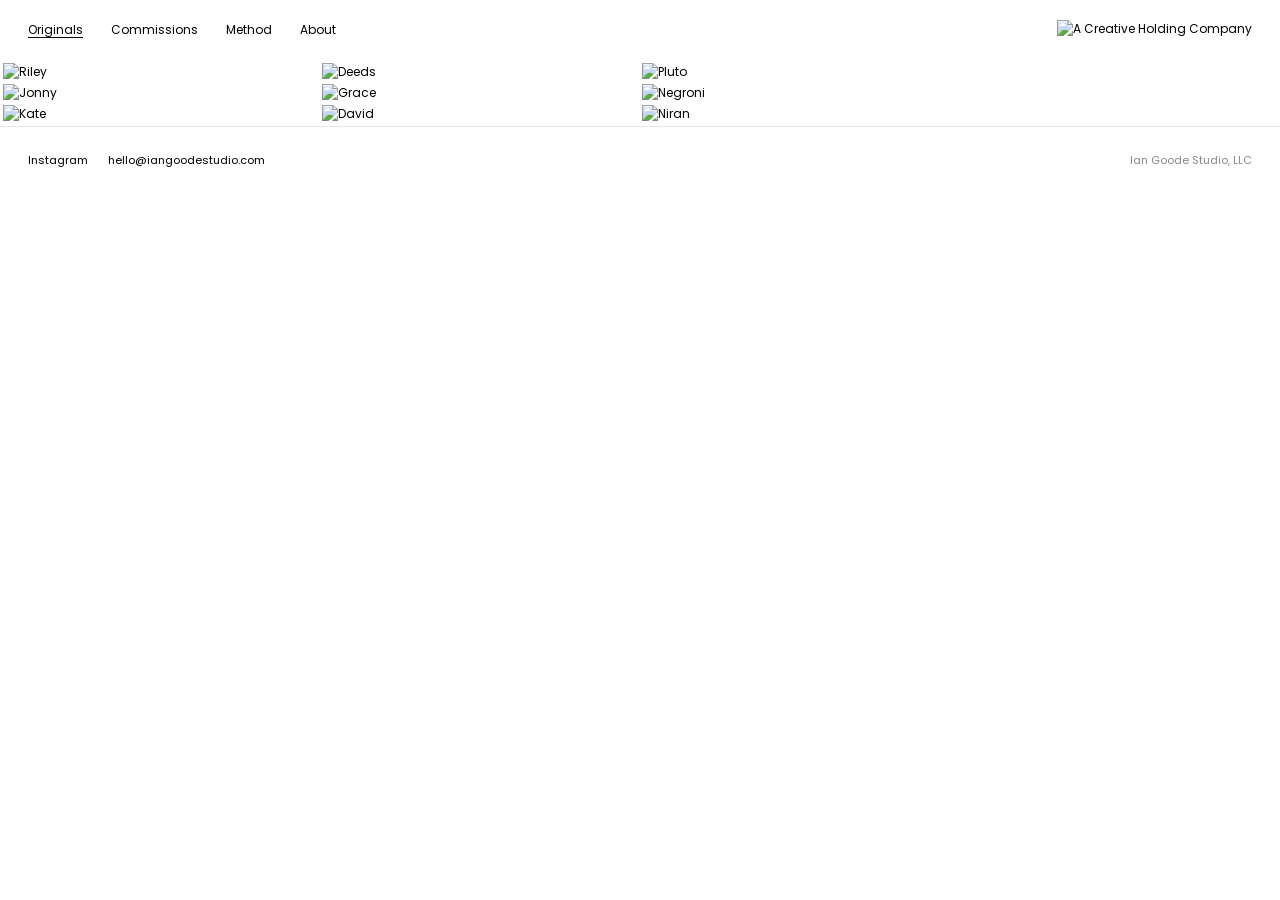
==== index.html @ 1467467f "Initial build of iangoodestudio.com 4-page static site (Originals, Commissions, Method, About) repla" ====
<!DOCTYPE html>
<html lang="en">
<head>
  <meta charset="UTF-8">
  <meta name="viewport" content="width=device-width, initial-scale=1.0">
  <title>Originals — A Creative Holding Company</title>
  <link rel="stylesheet" href="css/style.css">
</head>
<body>

<header>
  <nav>
    <ul class="nav-links">
      <li><a href="/" class="active">Originals</a></li>
      <li><a href="/commissions.html">Commissions</a></li>
      <li><a href="/method.html">Method</a></li>
      <li><a href="/about.html">About</a></li>
    </ul>
  </nav>
  <a href="/" class="logo">
    <img src="https://images.squarespace-cdn.com/content/v1/689cb3c40119380789cd9a25/99e03f5f-c879-45f0-a9c3-4f6d353eaef5/Artboard+2+copy+9%404x.png?format=1500w" alt="A Creative Holding Company">
  </a>
  <button class="mobile-menu-btn" aria-label="Open menu">
    <span></span><span></span><span></span>
  </button>
</header>

<nav class="mobile-nav">
  <button class="mobile-nav-close" aria-label="Close menu">&#215;</button>
  <a href="/">Originals</a>
  <a href="/commissions.html">Commissions</a>
  <a href="/method.html">Method</a>
  <a href="/about.html">About</a>
</nav>

<main class="gallery-page">
  <div class="gallery">
    <div class="gallery-item">
      <img src="https://images.squarespace-cdn.com/content/v1/689cb3c40119380789cd9a25/c6b404db-0268-4c44-9fd9-e1be75c21687/Riley_Final-grey-FORSITE.jpg" alt="Riley">
    </div>
    <div class="gallery-item">
      <img src="https://images.squarespace-cdn.com/content/v1/689cb3c40119380789cd9a25/ced93448-2c62-4ea4-874f-039d4d48a729/Jonny_Final2-grey-FORSITE.jpg" alt="Jonny">
    </div>
    <div class="gallery-item">
      <img src="https://images.squarespace-cdn.com/content/v1/689cb3c40119380789cd9a25/b6f6623e-599e-4575-beb0-1dec520164fc/Kate_Final2-grey-FORSITE.jpg" alt="Kate">
    </div>
    <div class="gallery-item">
      <img src="https://images.squarespace-cdn.com/content/v1/689cb3c40119380789cd9a25/d61192fb-7851-4bce-afd5-99339a41e627/Deeds_Final3-grey-FORSITE.jpg" alt="Deeds">
    </div>
    <div class="gallery-item">
      <img src="https://images.squarespace-cdn.com/content/v1/689cb3c40119380789cd9a25/12fd257d-d7ae-4fb9-b6d3-06a02f186aaf/Grace_Final2-grey-FORSITE.jpg" alt="Grace">
    </div>
    <div class="gallery-item">
      <img src="https://images.squarespace-cdn.com/content/v1/689cb3c40119380789cd9a25/45353de2-f378-4a77-b646-1de3721a1600/David_Final3-grey-FORSITE.jpg" alt="David">
    </div>
    <div class="gallery-item">
      <img src="https://images.squarespace-cdn.com/content/v1/689cb3c40119380789cd9a25/4a4853f1-b1a0-4b89-bcee-b41cdef75180/Pluto_Final2-SITE.jpg" alt="Pluto">
    </div>
    <div class="gallery-item">
      <img src="https://images.squarespace-cdn.com/content/v1/689cb3c40119380789cd9a25/afbdeb05-df16-4ce5-a0da-48ec891b660d/Negroni_Final-SITE.jpg" alt="Negroni">
    </div>
    <div class="gallery-item">
      <img src="https://images.squarespace-cdn.com/content/v1/689cb3c40119380789cd9a25/26ebb13b-5a0c-40e3-9448-5a536bbaf435/Niran_Final-grey-SITE.jpg" alt="Niran">
    </div>
    <div class="gallery-item">
      <img src="https://images.squarespace-cdn.com/content/v1/689cb3c40119380789cd9a25/9558cad5-35ff-43e9-829a-fd1dde32c490/Screenshot+2026-05-31+at+6.37.32%E2%80%AFPM.png" alt="">
    </div>
    <div class="gallery-item">
      <img src="https://images.squarespace-cdn.com/content/v1/689cb3c40119380789cd9a25/a5a0770d-8d1f-4d91-8236-26e74fcea9dd/Screenshot+2026-05-31+at+6.38.48%E2%80%AFPM.png" alt="">
    </div>
    <div class="gallery-item">
      <img src="https://images.squarespace-cdn.com/content/v1/689cb3c40119380789cd9a25/79111e60-68de-407b-aea8-ac23d6543218/Screenshot+2026-05-31+at+6.42.11%E2%80%AFPM.png" alt="">
    </div>
    <div class="gallery-item">
      <img src="https://images.squarespace-cdn.com/content/v1/689cb3c40119380789cd9a25/42761b18-37da-4e12-8206-99f15bed5a33/Screenshot+2026-05-31+at+6.37.50%E2%80%AFPM.png" alt="">
    </div>
    <div class="gallery-item">
      <img src="https://images.squarespace-cdn.com/content/v1/689cb3c40119380789cd9a25/3d8c1b3d-af4f-4e54-bcbe-fda72b4801b4/Screenshot+2026-05-31+at+6.38.06%E2%80%AFPM.png" alt="">
    </div>
    <div class="gallery-item">
      <img src="https://images.squarespace-cdn.com/content/v1/689cb3c40119380789cd9a25/414544e2-1a30-4fff-9f91-58c904a37000/Screenshot+2026-05-31+at+6.42.42%E2%80%AFPM.png" alt="">
    </div>
    <div class="gallery-item">
      <img src="https://images.squarespace-cdn.com/content/v1/689cb3c40119380789cd9a25/7488c64e-41a0-459b-82d3-0b4c78c04365/Screenshot+2026-05-31+at+6.43.10%E2%80%AFPM.png" alt="">
    </div>
    <div class="gallery-item">
      <img src="https://images.squarespace-cdn.com/content/v1/689cb3c40119380789cd9a25/3cff42b0-fd47-45cf-b620-3addf5ad706c/Screenshot+2026-05-31+at+6.45.32%E2%80%AFPM.png" alt="">
    </div>
    <div class="gallery-item">
      <img src="https://images.squarespace-cdn.com/content/v1/689cb3c40119380789cd9a25/258e46c7-4aed-4512-a261-fce5121f4e71/Screenshot+2026-05-31+at+6.46.17%E2%80%AFPM.png" alt="">
    </div>
  </div>
</main>

<div id="lightbox" class="lightbox">
  <button class="lightbox-close">&#215;</button>
  <button class="lightbox-prev">&#8592;</button>
  <div class="lightbox-img-wrap">
    <img src="" alt="">
  </div>
  <button class="lightbox-next">&#8594;</button>
</div>

<footer>
  <ul class="footer-links">
    <li><a href="https://www.instagram.com/iangoode/" target="_blank" rel="noopener">Instagram</a></li>
    <li><a href="mailto:hello@iangoodestudio.com">hello@iangoodestudio.com</a></li>
  </ul>
  <span class="footer-copy">Ian Goode Studio, LLC</span>
</footer>

<script src="js/main.js"></script>
</body>
</html>
---- css/style.css ----
@import url('https://fonts.googleapis.com/css2?family=Manrope:wght@400;500;600;700&family=Poppins:wght@300;400;600&display=swap');

*, *::before, *::after {
  box-sizing: border-box;
  margin: 0;
  padding: 0;
}

html {
  font-size: 12px;
}

body {
  font-family: 'Poppins', sans-serif;
  font-size: 12px;
  color: #000;
  background: #fff;
  -webkit-font-smoothing: antialiased;
}

a {
  color: inherit;
  text-decoration: none;
}

img {
  display: block;
  max-width: 100%;
}

/* ─── Header ─── */

header {
  position: fixed;
  top: 0;
  left: 0;
  width: 100%;
  z-index: 100;
  padding: 20px 28px;
  display: flex;
  align-items: center;
  justify-content: space-between;
  background: rgba(255, 255, 255, 0);
}

.nav-links {
  display: flex;
  align-items: center;
  gap: 28px;
  list-style: none;
}

.nav-links a {
  font-family: 'Poppins', sans-serif;
  font-size: 12px;
  font-weight: 400;
  color: #000;
  text-decoration: none;
  transition: opacity 0.15s;
}

.nav-links a:hover {
  opacity: 0.5;
}

.nav-links a.active {
  text-decoration: underline;
  text-underline-offset: 3px;
}

.logo img {
  height: 20px;
  width: auto;
}

.mobile-menu-btn {
  display: none;
  background: none;
  border: none;
  cursor: pointer;
  padding: 4px;
  flex-direction: column;
  gap: 5px;
}

.mobile-menu-btn span {
  display: block;
  width: 22px;
  height: 1px;
  background: #000;
  transition: transform 0.2s, opacity 0.2s;
}

.mobile-nav {
  display: none;
  position: fixed;
  inset: 0;
  background: #fff;
  z-index: 99;
  flex-direction: column;
  align-items: center;
  justify-content: center;
  gap: 32px;
}

.mobile-nav.open {
  display: flex;
}

.mobile-nav a {
  font-family: 'Poppins', sans-serif;
  font-size: 20px;
  font-weight: 400;
  color: #000;
}

.mobile-nav-close {
  position: absolute;
  top: 20px;
  right: 28px;
  background: none;
  border: none;
  font-size: 24px;
  cursor: pointer;
  line-height: 1;
}

/* ─── Gallery (Originals) ─── */

.gallery-page {
  padding-top: 60px;
}

.gallery {
  columns: 4;
  column-gap: 3px;
  padding: 3px;
}

.gallery-item {
  break-inside: avoid;
  margin-bottom: 3px;
  overflow: hidden;
  cursor: pointer;
}

.gallery-item img {
  width: 100%;
  display: block;
  transition: opacity 0.2s;
}

.gallery-item:hover img {
  opacity: 0.85;
}

/* ─── Lightbox ─── */

.lightbox {
  display: none;
  position: fixed;
  inset: 0;
  background: rgba(255, 255, 255, 0.97);
  z-index: 200;
  align-items: center;
  justify-content: center;
}

.lightbox.open {
  display: flex;
}

.lightbox-img-wrap {
  max-width: 85vw;
  max-height: 90vh;
  display: flex;
  align-items: center;
  justify-content: center;
}

.lightbox-img-wrap img {
  max-width: 85vw;
  max-height: 88vh;
  object-fit: contain;
}

.lightbox-close {
  position: absolute;
  top: 20px;
  right: 28px;
  background: none;
  border: none;
  font-size: 22px;
  cursor: pointer;
  color: #000;
  line-height: 1;
  font-family: 'Poppins', sans-serif;
  font-weight: 300;
}

.lightbox-prev,
.lightbox-next {
  position: absolute;
  top: 50%;
  transform: translateY(-50%);
  background: none;
  border: none;
  font-size: 22px;
  cursor: pointer;
  color: #000;
  padding: 12px;
  font-family: 'Poppins', sans-serif;
  font-weight: 300;
  opacity: 0.4;
  transition: opacity 0.15s;
}

.lightbox-prev:hover,
.lightbox-next:hover {
  opacity: 1;
}

.lightbox-prev { left: 12px; }
.lightbox-next { right: 12px; }

/* ─── Content pages ─── */

.content-page {
  padding-top: 100px;
  padding-bottom: 80px;
}

.content-inner {
  max-width: 680px;
  margin: 0 auto;
  padding: 0 32px;
}

.content-page h1 {
  font-family: 'Manrope', sans-serif;
  font-size: 28px;
  font-weight: 700;
  margin-bottom: 28px;
  letter-spacing: -0.02em;
}

.content-page h2 {
  font-family: 'Manrope', sans-serif;
  font-size: 15px;
  font-weight: 700;
  margin-top: 40px;
  margin-bottom: 14px;
  letter-spacing: -0.01em;
}

.content-page h3 {
  font-family: 'Poppins', sans-serif;
  font-size: 12px;
  font-weight: 600;
  margin-top: 28px;
  margin-bottom: 8px;
  text-transform: uppercase;
  letter-spacing: 0.06em;
}

.content-page p {
  font-size: 12px;
  line-height: 1.85;
  color: #000;
  margin-bottom: 16px;
}

.divider {
  border: none;
  border-top: 1px solid #e8e8e8;
  margin: 44px 0;
}

/* ─── Commissions ─── */

.commission-options {
  display: grid;
  grid-template-columns: 1fr 1fr;
  gap: 24px;
  margin: 24px 0 40px;
}

.commission-card {
  border: 1px solid #000;
  padding: 24px;
}

.commission-card h3 {
  font-family: 'Manrope', sans-serif;
  font-size: 13px;
  font-weight: 700;
  margin-bottom: 10px;
  text-transform: none;
  letter-spacing: 0;
}

.commission-card p {
  margin-bottom: 0;
}

.process-steps {
  list-style: none;
  margin: 0;
  padding: 0;
}

.process-step {
  display: grid;
  grid-template-columns: 28px 1fr;
  gap: 16px;
  margin-bottom: 28px;
  align-items: start;
}

.step-num {
  font-family: 'Manrope', sans-serif;
  font-weight: 700;
  font-size: 12px;
  padding-top: 1px;
}

.step-content h3 {
  font-family: 'Manrope', sans-serif;
  font-size: 12px;
  font-weight: 700;
  margin-bottom: 6px;
  text-transform: none;
  letter-spacing: 0;
}

.step-content p {
  margin-bottom: 0;
}

/* ─── Contact Form ─── */

.form-cta {
  margin-top: 48px;
}

.form-row {
  display: grid;
  grid-template-columns: 1fr 1fr;
  gap: 16px;
}

.form-group {
  margin-bottom: 16px;
}

.form-group label {
  display: block;
  font-size: 11px;
  font-weight: 400;
  margin-bottom: 6px;
  color: #555;
}

.form-group input,
.form-group textarea {
  width: 100%;
  border: none;
  border-bottom: 1px solid #000;
  padding: 8px 0;
  font-family: 'Poppins', sans-serif;
  font-size: 12px;
  color: #000;
  background: transparent;
  outline: none;
  transition: border-color 0.15s;
}

.form-group input:focus,
.form-group textarea:focus {
  border-bottom-color: #000;
}

.form-group textarea {
  height: 100px;
  resize: none;
}

.btn-submit {
  margin-top: 24px;
  background: none;
  border: 1px solid #000;
  padding: 10px 32px;
  font-family: 'Poppins', sans-serif;
  font-size: 12px;
  cursor: pointer;
  letter-spacing: 0.04em;
  transition: background 0.15s, color 0.15s;
}

.btn-submit:hover {
  background: #000;
  color: #fff;
}

/* ─── Method page ─── */

.method-intro {
  display: flex;
  gap: 48px;
  align-items: flex-start;
  margin-bottom: 48px;
}

.method-intro-text {
  flex: 1;
}

.method-pen-img {
  width: 80px;
  flex-shrink: 0;
  padding-top: 4px;
}

.process-pair {
  display: grid;
  grid-template-columns: 1fr 1fr;
  gap: 20px;
  margin: 24px 0 40px;
}

.process-pair-item {}

.process-pair-item img {
  width: 100%;
  margin-bottom: 10px;
}

.process-pair-item .caption {
  font-size: 11px;
  color: #555;
  line-height: 1.6;
}

.process-pair-item .label {
  font-family: 'Manrope', sans-serif;
  font-size: 12px;
  font-weight: 700;
  margin-bottom: 6px;
}

.detail-section {
  margin-bottom: 40px;
}

.detail-images {
  display: grid;
  grid-template-columns: 1fr 1fr;
  gap: 8px;
  margin: 12px 0;
}

.detail-images img {
  width: 100%;
}

/* ─── About page ─── */

.about-layout {
  display: grid;
  grid-template-columns: 1fr 280px;
  gap: 64px;
  align-items: start;
}

.about-photo {
  width: 100%;
}

.about-email {
  display: block;
  margin-top: 24px;
  font-size: 12px;
}

/* ─── Footer ─── */

footer {
  padding: 24px 28px;
  display: flex;
  align-items: center;
  justify-content: space-between;
  border-top: 1px solid #e8e8e8;
}

.footer-links {
  display: flex;
  gap: 20px;
  list-style: none;
}

.footer-links a {
  font-size: 11px;
  color: #000;
  transition: opacity 0.15s;
}

.footer-links a:hover {
  opacity: 0.5;
}

.footer-copy {
  font-size: 11px;
  color: #888;
}

/* ─── Responsive ─── */

@media (max-width: 900px) {
  .gallery {
    columns: 3;
  }
}

@media (max-width: 600px) {
  .about-layout {
    grid-template-columns: 1fr;
  }

  .about-photo {
    max-width: 260px;
  }
}

@media (max-width: 640px) {
  header {
    padding: 16px 20px;
  }

  .nav-links {
    display: none;
  }

  .logo img {
    height: 16px;
  }

  .mobile-menu-btn {
    display: flex;
  }

  .gallery {
    columns: 2;
    column-gap: 2px;
    padding: 2px;
  }

  .gallery-item {
    margin-bottom: 2px;
  }

  .content-inner {
    padding: 0 20px;
  }

  .content-page {
    padding-top: 72px;
  }

  .commission-options {
    grid-template-columns: 1fr;
  }

  .form-row {
    grid-template-columns: 1fr;
  }

  .process-pair {
    grid-template-columns: 1fr;
  }

  .method-intro {
    flex-direction: column;
  }

  .method-pen-img {
    width: 60px;
  }

  .detail-images {
    grid-template-columns: 1fr;
  }

  footer {
    flex-direction: column;
    gap: 12px;
    text-align: center;
    padding: 20px;
  }
}
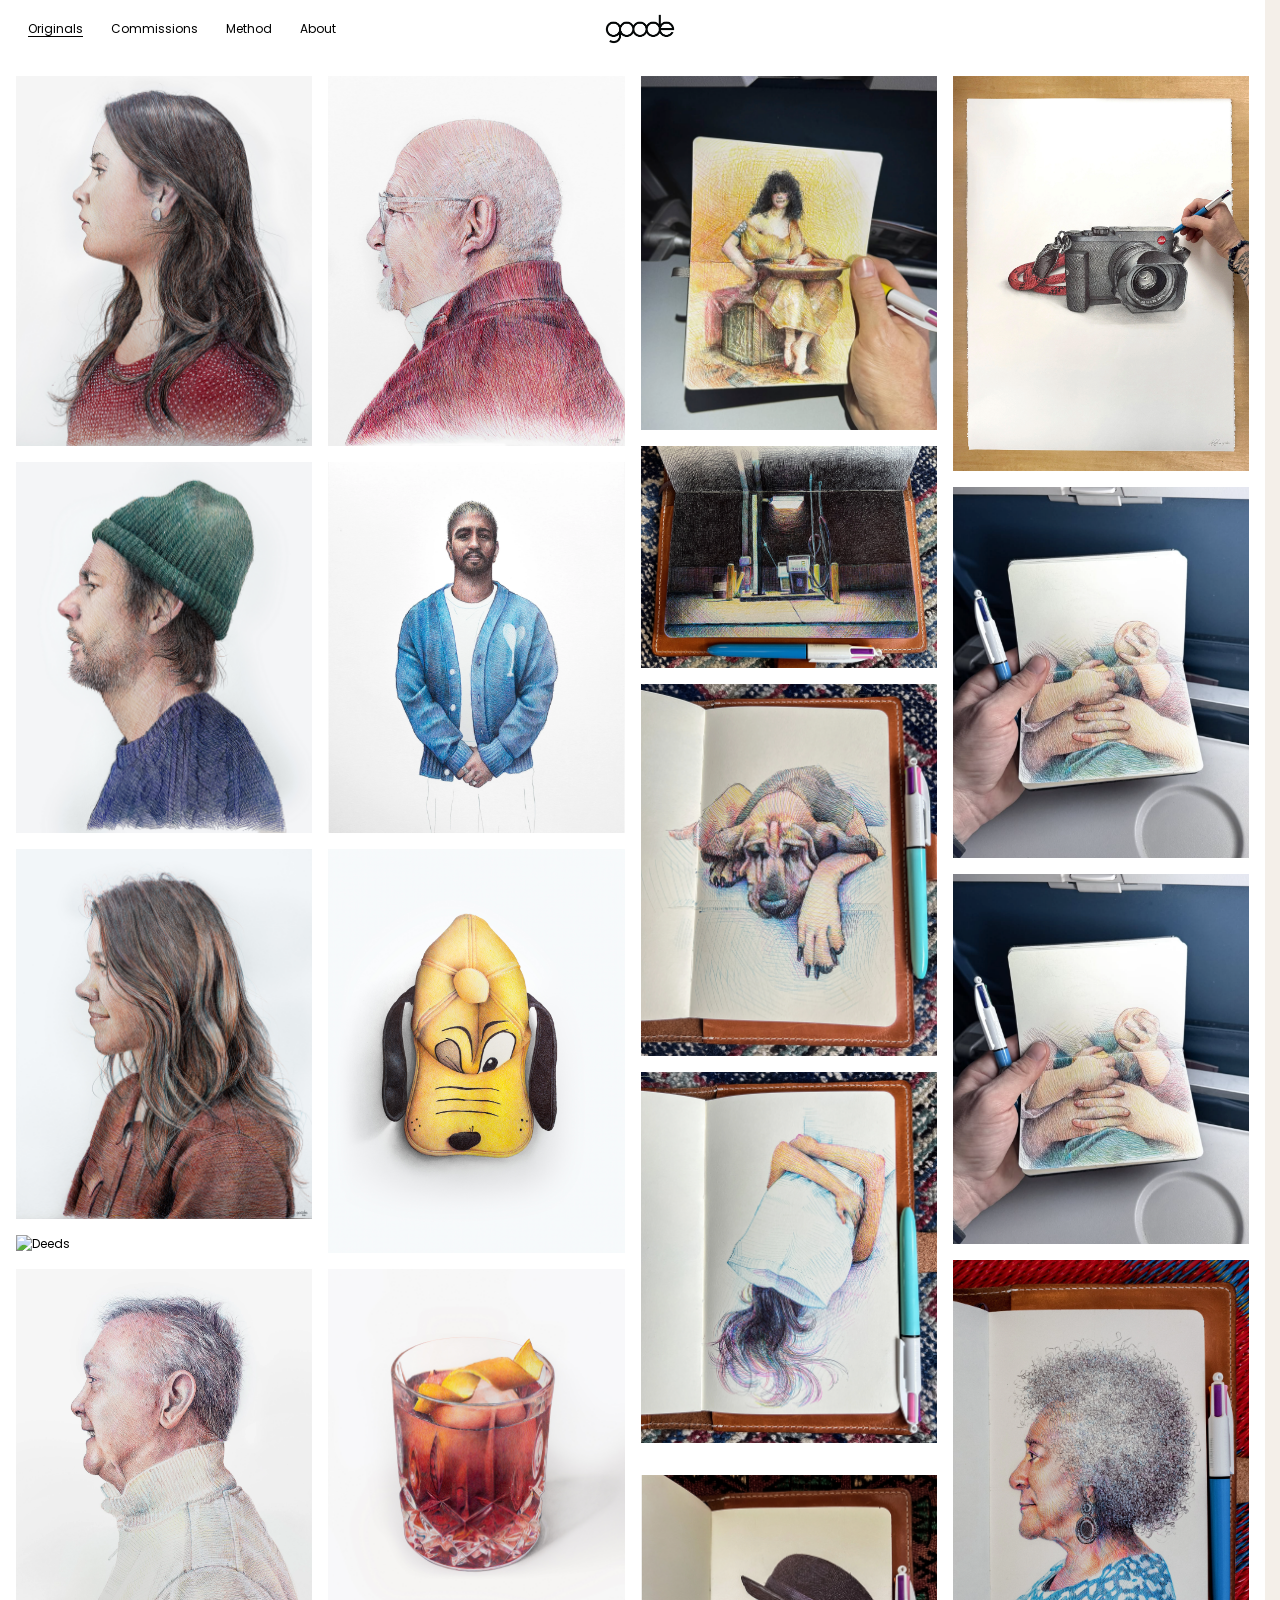
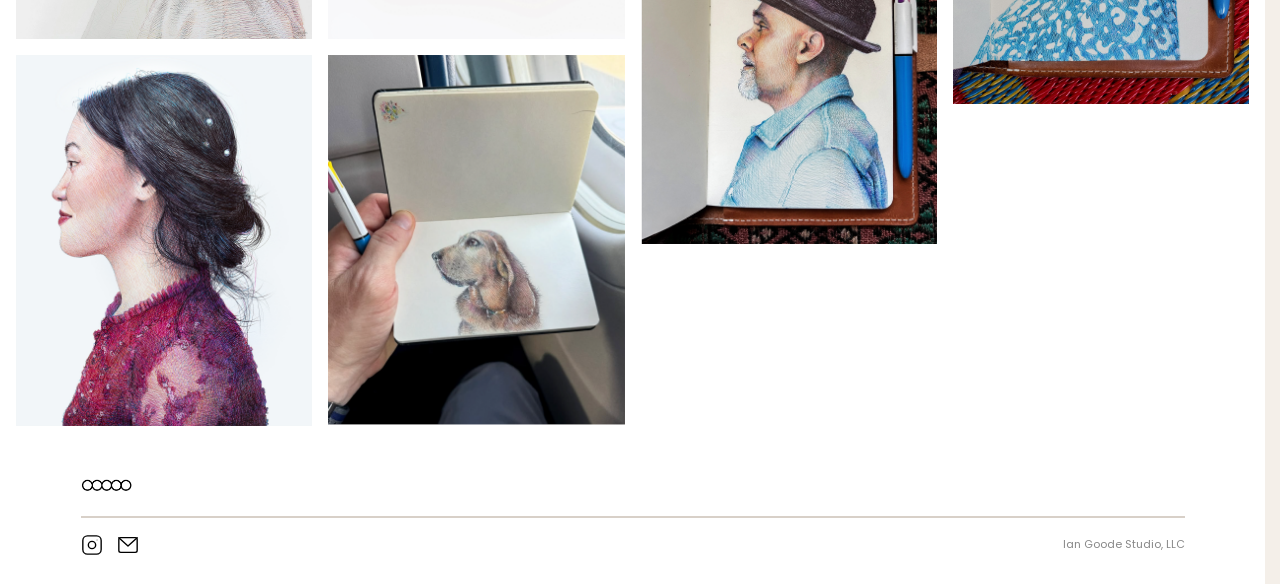
==== commit a259a85d: "Complete site rebuild: all pages self-hosted with local assets - Rebuilt commissions, method, about," ====
--- a/index.html
+++ b/index.html
@@ -4,6 +4,7 @@
   <meta charset="UTF-8">
   <meta name="viewport" content="width=device-width, initial-scale=1.0">
   <title>Originals — A Creative Holding Company</title>
+  <link rel="icon" href="/favicon.svg" type="image/svg+xml">
   <link rel="stylesheet" href="css/style.css">
 </head>
 <body>
@@ -18,7 +19,7 @@
     </ul>
   </nav>
   <a href="/" class="logo">
-    <img src="https://images.squarespace-cdn.com/content/v1/689cb3c40119380789cd9a25/99e03f5f-c879-45f0-a9c3-4f6d353eaef5/Artboard+2+copy+9%404x.png?format=1500w" alt="A Creative Holding Company">
+    <img src="images/graphics/iangoodestudio-logo.webp" alt="A Creative Holding Company">
   </a>
   <button class="mobile-menu-btn" aria-label="Open menu">
     <span></span><span></span><span></span>
@@ -36,58 +37,67 @@
 <main class="gallery-page">
   <div class="gallery">
     <div class="gallery-item">
-      <img src="https://images.squarespace-cdn.com/content/v1/689cb3c40119380789cd9a25/c6b404db-0268-4c44-9fd9-e1be75c21687/Riley_Final-grey-FORSITE.jpg" alt="Riley">
+      <img src="images/Gallery/Riley_Final-grey-FORSITE.jpg" alt="Riley">
     </div>
     <div class="gallery-item">
-      <img src="https://images.squarespace-cdn.com/content/v1/689cb3c40119380789cd9a25/ced93448-2c62-4ea4-874f-039d4d48a729/Jonny_Final2-grey-FORSITE.jpg" alt="Jonny">
+      <img src="images/Gallery/Jonny_Final2-FORSITE.jpg" alt="Jonny">
     </div>
     <div class="gallery-item">
-      <img src="https://images.squarespace-cdn.com/content/v1/689cb3c40119380789cd9a25/b6f6623e-599e-4575-beb0-1dec520164fc/Kate_Final2-grey-FORSITE.jpg" alt="Kate">
+      <img src="images/Gallery/Kate_Final2-FORSITE.jpg" alt="Kate">
     </div>
     <div class="gallery-item">
-      <img src="https://images.squarespace-cdn.com/content/v1/689cb3c40119380789cd9a25/d61192fb-7851-4bce-afd5-99339a41e627/Deeds_Final3-grey-FORSITE.jpg" alt="Deeds">
+      <img src="images/Gallery/Deeds_Final3-FORSITE.jpg" alt="Deeds">
     </div>
     <div class="gallery-item">
-      <img src="https://images.squarespace-cdn.com/content/v1/689cb3c40119380789cd9a25/12fd257d-d7ae-4fb9-b6d3-06a02f186aaf/Grace_Final2-grey-FORSITE.jpg" alt="Grace">
+      <img src="images/Gallery/Deeds_Final3-grey-FORSITE.webp" alt="Deeds">
     </div>
     <div class="gallery-item">
-      <img src="https://images.squarespace-cdn.com/content/v1/689cb3c40119380789cd9a25/45353de2-f378-4a77-b646-1de3721a1600/David_Final3-grey-FORSITE.jpg" alt="David">
+      <img src="images/Gallery/Grace_Final2-FORSITE.jpg" alt="Grace">
     </div>
     <div class="gallery-item">
-      <img src="https://images.squarespace-cdn.com/content/v1/689cb3c40119380789cd9a25/4a4853f1-b1a0-4b89-bcee-b41cdef75180/Pluto_Final2-SITE.jpg" alt="Pluto">
+      <img src="images/Gallery/David_Final3-grey-FORSITE.webp" alt="David">
     </div>
     <div class="gallery-item">
-      <img src="https://images.squarespace-cdn.com/content/v1/689cb3c40119380789cd9a25/afbdeb05-df16-4ce5-a0da-48ec891b660d/Negroni_Final-SITE.jpg" alt="Negroni">
+      <img src="images/Gallery/Niran_Final-grey-SITE.webp" alt="Niran">
     </div>
     <div class="gallery-item">
-      <img src="https://images.squarespace-cdn.com/content/v1/689cb3c40119380789cd9a25/26ebb13b-5a0c-40e3-9448-5a536bbaf435/Niran_Final-grey-SITE.jpg" alt="Niran">
+      <img src="images/Gallery/Pluto-FORPRINT_FULLSIZE-SITE.jpg" alt="Pluto">
     </div>
     <div class="gallery-item">
-      <img src="https://images.squarespace-cdn.com/content/v1/689cb3c40119380789cd9a25/9558cad5-35ff-43e9-829a-fd1dde32c490/Screenshot+2026-05-31+at+6.37.32%E2%80%AFPM.png" alt="">
+      <img src="images/Gallery/Negroni_Final-SITE.jpg" alt="Negroni">
     </div>
     <div class="gallery-item">
-      <img src="https://images.squarespace-cdn.com/content/v1/689cb3c40119380789cd9a25/a5a0770d-8d1f-4d91-8236-26e74fcea9dd/Screenshot+2026-05-31+at+6.38.48%E2%80%AFPM.png" alt="">
+      <img src="images/Gallery/FORSITE_001.png" alt="">
     </div>
     <div class="gallery-item">
-      <img src="https://images.squarespace-cdn.com/content/v1/689cb3c40119380789cd9a25/79111e60-68de-407b-aea8-ac23d6543218/Screenshot+2026-05-31+at+6.42.11%E2%80%AFPM.png" alt="">
+      <img src="images/Gallery/FORSITE_002.jpg" alt="">
     </div>
     <div class="gallery-item">
-      <img src="https://images.squarespace-cdn.com/content/v1/689cb3c40119380789cd9a25/42761b18-37da-4e12-8206-99f15bed5a33/Screenshot+2026-05-31+at+6.37.50%E2%80%AFPM.png" alt="">
+      <img src="images/Gallery/FORSITE_003.jpg" alt="">
     </div>
     <div class="gallery-item">
-      <img src="https://images.squarespace-cdn.com/content/v1/689cb3c40119380789cd9a25/3d8c1b3d-af4f-4e54-bcbe-fda72b4801b4/Screenshot+2026-05-31+at+6.38.06%E2%80%AFPM.png" alt="">
+      <img src="images/Gallery/FORSITE_004.jpg" alt="">
     </div>
     <div class="gallery-item">
-      <img src="https://images.squarespace-cdn.com/content/v1/689cb3c40119380789cd9a25/414544e2-1a30-4fff-9f91-58c904a37000/Screenshot+2026-05-31+at+6.42.42%E2%80%AFPM.png" alt="">
+      <img src="images/Gallery/FORSITE_005.jpg" alt="">
     </div>
     <div class="gallery-item">
-      <img src="https://images.squarespace-cdn.com/content/v1/689cb3c40119380789cd9a25/7488c64e-41a0-459b-82d3-0b4c78c04365/Screenshot+2026-05-31+at+6.43.10%E2%80%AFPM.png" alt="">
+      <img src="images/Gallery/FORSITE_006.jpg" alt="">
     </div>
     <div class="gallery-item">
-      <img src="https://images.squarespace-cdn.com/content/v1/689cb3c40119380789cd9a25/3cff42b0-fd47-45cf-b620-3addf5ad706c/Screenshot+2026-05-31+at+6.45.32%E2%80%AFPM.png" alt="">
+      <img src="images/Gallery/FORSITE_007.jpg" alt="">
     </div>
     <div class="gallery-item">
-      <img src="https://images.squarespace-cdn.com/content/v1/689cb3c40119380789cd9a25/258e46c7-4aed-4512-a261-fce5121f4e71/Screenshot+2026-05-31+at+6.46.17%E2%80%AFPM.png" alt="">
+      <img src="images/Gallery/FORSITE_008.jpg" alt="">
+    </div>
+    <div class="gallery-item">
+      <img src="images/Gallery/FORSITE_009.webp" alt="">
+    </div>
+    <div class="gallery-item">
+      <img src="images/Gallery/FORSITE_010.webp" alt="">
+    </div>
+    <div class="gallery-item">
+      <img src="images/Gallery/FORSITE_011.webp" alt="">
     </div>
   </div>
 </main>
@@ -102,11 +112,25 @@
 </div>
 
 <footer>
-  <ul class="footer-links">
-    <li><a href="https://www.instagram.com/iangoode/" target="_blank" rel="noopener">Instagram</a></li>
-    <li><a href="mailto:hello@iangoodestudio.com">hello@iangoodestudio.com</a></li>
-  </ul>
-  <span class="footer-copy">Ian Goode Studio, LLC</span>
+  <div class="content-inner">
+  <div class="footer-logo">
+    <a href="/">
+      <img src="images/graphics/footArtwork_logo.webp" alt="A Creative Holding Company">
+    </a>
+  </div>
+  <hr class="footer-divider">
+  <div class="footer-bottom">
+    <div class="footer-icons">
+      <a href="https://www.instagram.com/iangoode/" target="_blank" rel="noopener" aria-label="Instagram">
+        <svg viewBox="0 0 24 24" fill="none" stroke="currentColor" stroke-width="1.5" stroke-linecap="round" stroke-linejoin="round"><rect x="2" y="2" width="20" height="20" rx="5"/><circle cx="12" cy="12" r="4"/><circle cx="17.5" cy="6.5" r="0.5" fill="currentColor" stroke="none"/></svg>
+      </a>
+      <a href="mailto:hello@iangoodestudio.com" aria-label="Email">
+        <svg viewBox="0 0 24 24" fill="none" stroke="currentColor" stroke-width="1.5" stroke-linecap="round" stroke-linejoin="round"><rect x="2" y="4" width="20" height="16" rx="2"/><polyline points="2,4 12,13 22,4"/></svg>
+      </a>
+    </div>
+    <span class="footer-copy">Ian Goode Studio, LLC</span>
+  </div>
+  </div>
 </footer>
 
 <script src="js/main.js"></script>
--- a/css/style.css
+++ b/css/style.css
@@ -8,14 +8,22 @@
 
 html {
   font-size: 12px;
+  scrollbar-gutter: stable;
 }
 
 body {
   font-family: 'Poppins', sans-serif;
   font-size: 12px;
   color: #000;
-  background: #fff;
+  background: #f4efe9;
   -webkit-font-smoothing: antialiased;
+  min-height: 100vh;
+  display: flex;
+  flex-direction: column;
+}
+
+main {
+  flex: 1;
 }
 
 a {
@@ -40,7 +48,12 @@
   display: flex;
   align-items: center;
   justify-content: space-between;
-  background: rgba(255, 255, 255, 0);
+  background: rgba(244, 239, 233, 0);
+  transition: background 0.3s ease;
+}
+
+header.scrolled {
+  background: rgba(244, 239, 233, 0.97);
 }
 
 .nav-links {
@@ -68,8 +81,14 @@
   text-underline-offset: 3px;
 }
 
+.logo {
+  position: absolute;
+  left: 50%;
+  transform: translateX(-50%);
+}
+
 .logo img {
-  height: 20px;
+  height: 30px;
   width: auto;
 }
 
@@ -95,7 +114,7 @@
   display: none;
   position: fixed;
   inset: 0;
-  background: #fff;
+  background: #f4efe9;
   z-index: 99;
   flex-direction: column;
   align-items: center;
@@ -129,17 +148,18 @@
 
 .gallery-page {
   padding-top: 60px;
+  background: #fff;
 }
 
 .gallery {
   columns: 4;
-  column-gap: 3px;
-  padding: 3px;
+  column-gap: 16px;
+  padding: 16px;
 }
 
 .gallery-item {
   break-inside: avoid;
-  margin-bottom: 3px;
+  margin-bottom: 16px;
   overflow: hidden;
   cursor: pointer;
 }
@@ -160,7 +180,7 @@
   display: none;
   position: fixed;
   inset: 0;
-  background: rgba(255, 255, 255, 0.97);
+  background: rgba(244, 239, 233, 0.97);
   z-index: 200;
   align-items: center;
   justify-content: center;
@@ -231,26 +251,28 @@
 }
 
 .content-inner {
-  max-width: 680px;
+  max-width: 1200px;
   margin: 0 auto;
-  padding: 0 32px;
+  padding: 0 48px;
 }
 
 .content-page h1 {
-  font-family: 'Manrope', sans-serif;
-  font-size: 28px;
-  font-weight: 700;
-  margin-bottom: 28px;
-  letter-spacing: -0.02em;
+  font-family: 'Poppins', sans-serif;
+  font-size: 15px;
+  font-weight: 600;
+  margin-bottom: 20px;
+  letter-spacing: 0;
+  color: #000;
 }
 
 .content-page h2 {
-  font-family: 'Manrope', sans-serif;
+  font-family: 'Poppins', sans-serif;
   font-size: 15px;
-  font-weight: 700;
-  margin-top: 40px;
-  margin-bottom: 14px;
-  letter-spacing: -0.01em;
+  font-weight: 600;
+  margin-top: 48px;
+  margin-bottom: 20px;
+  letter-spacing: 0;
+  color: #000;
 }
 
 .content-page h3 {
@@ -272,75 +294,128 @@
 
 .divider {
   border: none;
+  border-top: 1px solid #d8d0c8;
+  margin: 20px 0 44px;
+}
+
+/* ─── Section bands ─── */
+
+.section-white {
+  background: #fff;
+  padding: 56px 0;
+}
+
+.section-white .content-inner > h2:first-child {
+  margin-top: 0;
+}
+
+.section-white--bordered {
   border-top: 1px solid #e8e8e8;
-  margin: 44px 0;
+}
+
+.section-cream {
+  background: #f4efe9;
+  padding: 56px 0;
+}
+
+.section-cream--bordered {
+  border-top: 1px solid #d8d0c8;
 }
 
 /* ─── Commissions ─── */
 
+.intro-split {
+  display: grid;
+  grid-template-columns: 1fr 1fr;
+  gap: 48px;
+  margin-bottom: 56px;
+}
+
+.intro-split p {
+  margin-bottom: 0;
+  line-height: 1.9;
+}
+
 .commission-options {
   display: grid;
   grid-template-columns: 1fr 1fr;
-  gap: 24px;
-  margin: 24px 0 40px;
-}
-
-.commission-card {
-  border: 1px solid #000;
-  padding: 24px;
+  gap: 40px;
+  margin-bottom: 56px;
 }
 
 .commission-card h3 {
-  font-family: 'Manrope', sans-serif;
-  font-size: 13px;
-  font-weight: 700;
+  font-family: 'Poppins', sans-serif;
+  font-size: 15px;
+  font-weight: 600;
   margin-bottom: 10px;
   text-transform: none;
   letter-spacing: 0;
+  margin-top: 0;
 }
 
 .commission-card p {
-  margin-bottom: 0;
+  font-size: 11px;
+  margin-bottom: 20px;
+  line-height: 1.9;
+  color: #444;
+}
+
+.commission-card img {
+  width: 100%;
+  display: block;
 }
 
 .process-steps {
   list-style: none;
   margin: 0;
   padding: 0;
-}
-
-.process-step {
-  display: grid;
-  grid-template-columns: 28px 1fr;
-  gap: 16px;
-  margin-bottom: 28px;
-  align-items: start;
-}
-
-.step-num {
-  font-family: 'Manrope', sans-serif;
-  font-weight: 700;
-  font-size: 12px;
-  padding-top: 1px;
-}
-
-.step-content h3 {
-  font-family: 'Manrope', sans-serif;
-  font-size: 12px;
-  font-weight: 700;
-  margin-bottom: 6px;
+  display: grid;
+  grid-template-columns: 1fr 1fr 1fr;
+  gap: 32px 40px;
+  margin-bottom: 56px;
+}
+
+.process-step h3 {
+  font-family: 'Poppins', sans-serif;
+  font-size: 15px;
+  font-weight: 600;
+  margin-bottom: 8px;
   text-transform: none;
   letter-spacing: 0;
-}
-
-.step-content p {
+  margin-top: 0;
+}
+
+.process-step p {
+  font-size: 11px;
   margin-bottom: 0;
+  line-height: 1.9;
+  color: #444;
 }
 
 /* ─── Contact Form ─── */
 
 .form-cta {
-  margin-top: 48px;
+  margin-top: 0;
+}
+
+.form-cta-split {
+  display: grid;
+  grid-template-columns: 1fr 1fr;
+  gap: 64px;
+  align-items: start;
+}
+
+.form-cta-text h2 {
+  font-size: 22px;
+  font-weight: 400;
+  margin-top: 0;
+  margin-bottom: 16px;
+  line-height: 1.3;
+}
+
+.form-cta-text p {
+  line-height: 1.85;
+  margin-bottom: 12px;
 }
 
 .form-row {
@@ -405,25 +480,28 @@
 /* ─── Method page ─── */
 
 .method-intro {
-  display: flex;
+  display: grid;
+  grid-template-columns: 1fr 1.5fr;
   gap: 48px;
-  align-items: flex-start;
-  margin-bottom: 48px;
-}
-
-.method-intro-text {
-  flex: 1;
-}
-
-.method-pen-img {
-  width: 80px;
-  flex-shrink: 0;
-  padding-top: 4px;
+  align-items: start;
+  margin-bottom: 56px;
+}
+
+.method-intro-text p {
+  font-size: 12px;
+  line-height: 1.9;
+  margin-bottom: 16px;
+  color: #000;
+}
+
+.method-pen-img img {
+  width: 60%;
+  max-width: 220px;
 }
 
 .process-pair {
   display: grid;
-  grid-template-columns: 1fr 1fr;
+  grid-template-columns: 2fr 3fr;
   gap: 20px;
   margin: 24px 0 40px;
 }
@@ -432,6 +510,10 @@
 
 .process-pair-item img {
   width: 100%;
+  height: 800px;
+  object-fit: cover;
+  object-position: center top;
+  display: block;
   margin-bottom: 10px;
 }
 
@@ -439,17 +521,58 @@
   font-size: 11px;
   color: #555;
   line-height: 1.6;
+  margin-bottom: 10px;
 }
 
 .process-pair-item .label {
   font-family: 'Manrope', sans-serif;
-  font-size: 12px;
+  font-size: 15px;
   font-weight: 700;
   margin-bottom: 6px;
 }
 
 .detail-section {
-  margin-bottom: 40px;
+  margin-bottom: 56px;
+}
+
+.detail-split {
+  display: grid;
+  grid-template-columns: 1fr 2.5fr;
+  gap: 20px;
+  margin-bottom: 56px;
+}
+
+.detail-split-left {
+  display: flex;
+  flex-direction: column;
+}
+
+.detail-split-left img {
+  width: 100%;
+  height: auto;
+  display: block;
+  margin-bottom: 16px;
+}
+
+.detail-split-right {
+  min-height: 100%;
+}
+
+.detail-split-right img {
+  width: 100%;
+  height: 100%;
+  object-fit: cover;
+  object-position: center top;
+  display: block;
+}
+
+.detail-label {
+  font-size: 11px;
+  font-weight: 600;
+  text-transform: uppercase;
+  letter-spacing: 0.08em;
+  margin-top: 0;
+  margin-bottom: 8px;
 }
 
 .detail-images {
@@ -465,47 +588,101 @@
 
 /* ─── About page ─── */
 
+.about-page {
+  padding-top: 140px;
+}
+
 .about-layout {
   display: grid;
-  grid-template-columns: 1fr 280px;
-  gap: 64px;
-  align-items: start;
+  grid-template-columns: 1.2fr 1fr;
+  gap: 80px;
+  align-items: center;
 }
 
 .about-photo {
   width: 100%;
+  height: auto;
+  display: block;
+  border-radius: 0 0 0 24px;
+}
+
+.about-text-col .about-h1 {
+  font-family: 'Poppins', sans-serif;
+  font-size: 52px;
+  font-weight: 300;
+  line-height: 1.1;
+  margin-bottom: 20px;
+  color: #000;
+}
+
+.about-divider {
+  width: 120px;
+  border: none;
+  border-top: 1px solid #d8d0c8;
+  margin: 0 0 28px;
+}
+
+.about-text-col p {
+  font-size: 14px;
+  line-height: 1.85;
+  color: #000;
+  margin-bottom: 16px;
 }
 
 .about-email {
-  display: block;
-  margin-top: 24px;
-  font-size: 12px;
+  display: inline-block;
+  margin-top: 8px;
+  font-size: 14px;
+  color: #000;
+  text-decoration: underline;
+  text-underline-offset: 3px;
 }
 
 /* ─── Footer ─── */
 
 footer {
-  padding: 24px 28px;
+  background: #fff;
+  padding: 32px 0 28px;
+}
+
+.footer-logo img {
+  height: 22px;
+  width: auto;
+  margin-bottom: 20px;
+}
+
+.footer-divider {
+  border: none;
+  border-top: 2px solid #d8d0c8;
+  margin-bottom: 16px;
+}
+
+.footer-bottom {
   display: flex;
   align-items: center;
   justify-content: space-between;
-  border-top: 1px solid #e8e8e8;
-}
-
-.footer-links {
-  display: flex;
-  gap: 20px;
-  list-style: none;
-}
-
-.footer-links a {
-  font-size: 11px;
+}
+
+.footer-icons {
+  display: flex;
+  gap: 14px;
+  align-items: center;
+}
+
+.footer-icons a {
+  display: flex;
+  align-items: center;
   color: #000;
   transition: opacity 0.15s;
 }
 
-.footer-links a:hover {
+.footer-icons a:hover {
   opacity: 0.5;
+}
+
+.footer-icons svg {
+  width: 22px;
+  height: 22px;
 }
 
 .footer-copy {
@@ -550,12 +727,12 @@
 
   .gallery {
     columns: 2;
-    column-gap: 2px;
-    padding: 2px;
+    column-gap: 10px;
+    padding: 10px;
   }
 
   .gallery-item {
-    margin-bottom: 2px;
+    margin-bottom: 10px;
   }
 
   .content-inner {
@@ -566,10 +743,27 @@
     padding-top: 72px;
   }
 
+  .intro-split {
+    grid-template-columns: 1fr;
+  }
+
+  .intro-split > div:first-child {
+    display: none;
+  }
+
   .commission-options {
     grid-template-columns: 1fr;
   }
 
+  .process-steps {
+    grid-template-columns: 1fr;
+  }
+
+  .form-cta-split {
+    grid-template-columns: 1fr;
+    gap: 40px;
+  }
+
   .form-row {
     grid-template-columns: 1fr;
   }
@@ -591,9 +785,6 @@
   }
 
   footer {
-    flex-direction: column;
-    gap: 12px;
-    text-align: center;
-    padding: 20px;
-  }
-}
+    padding: 24px 20px 20px;
+  }
+}
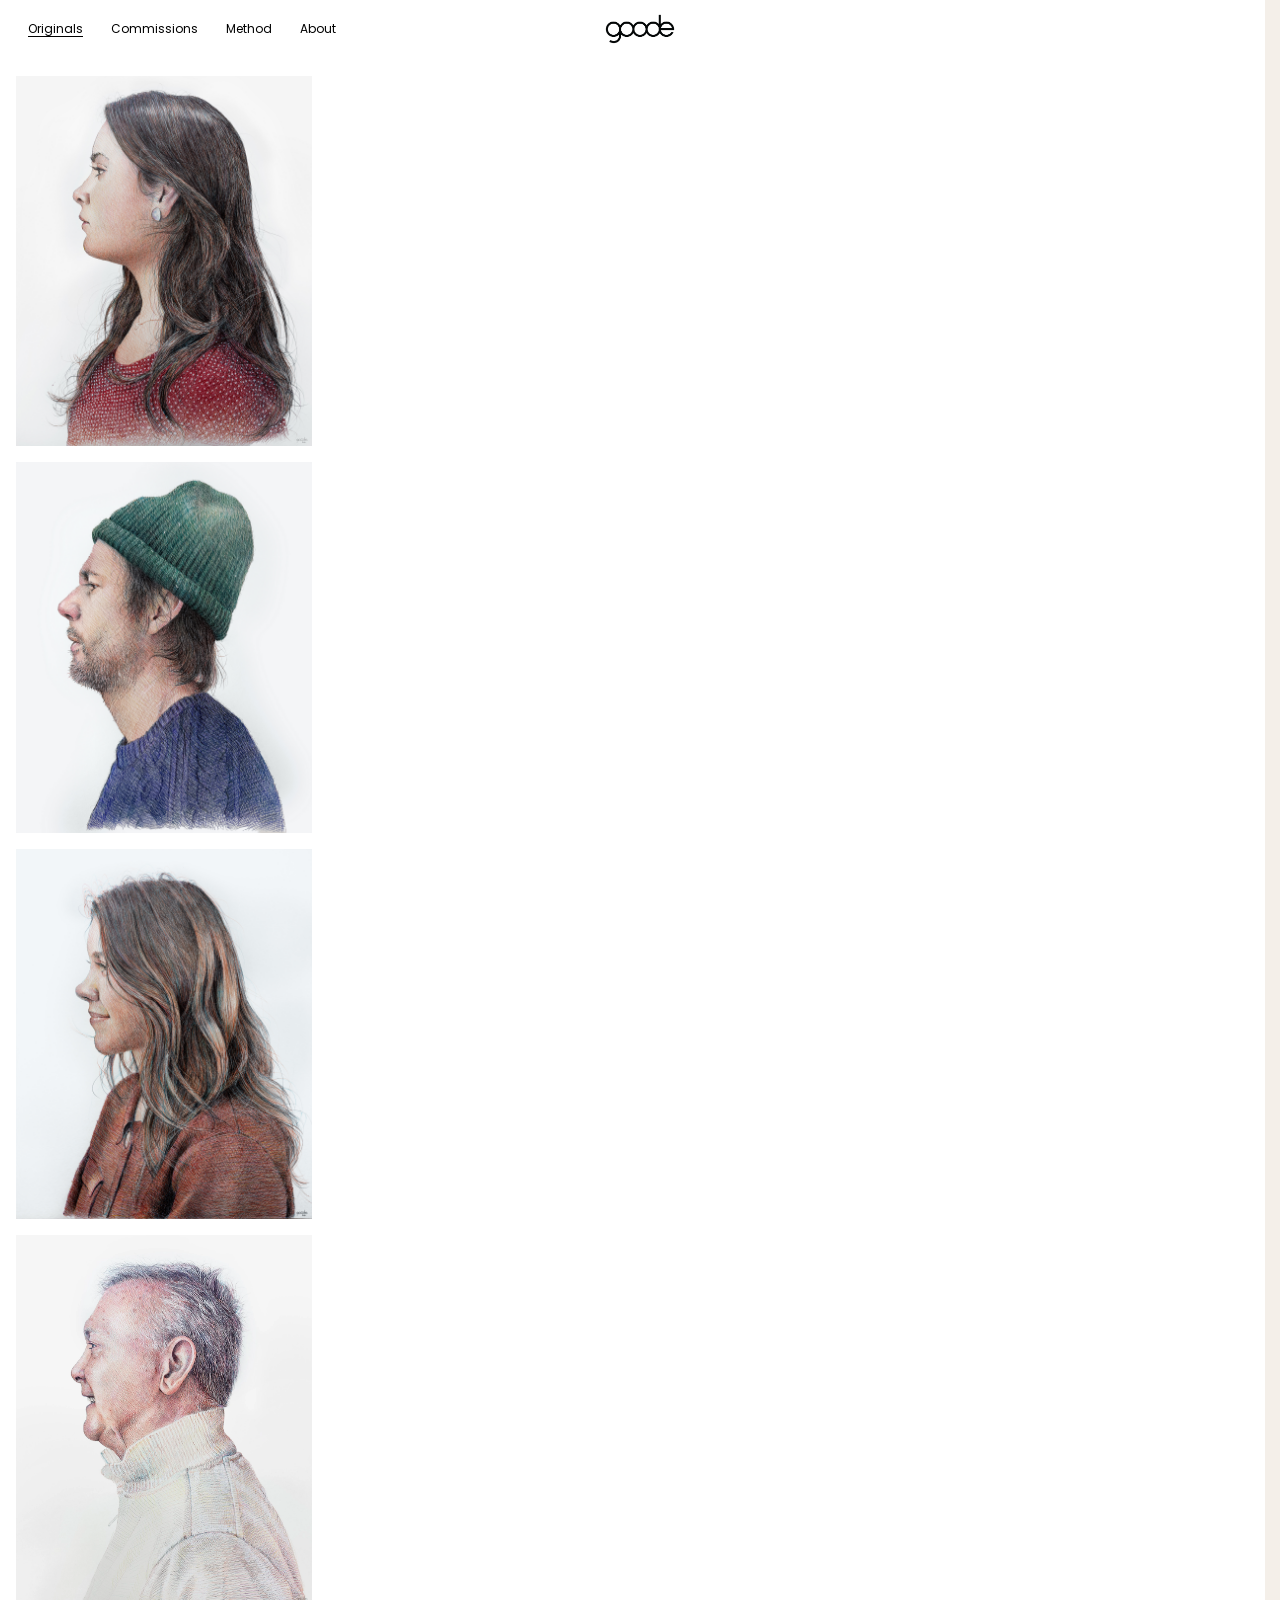
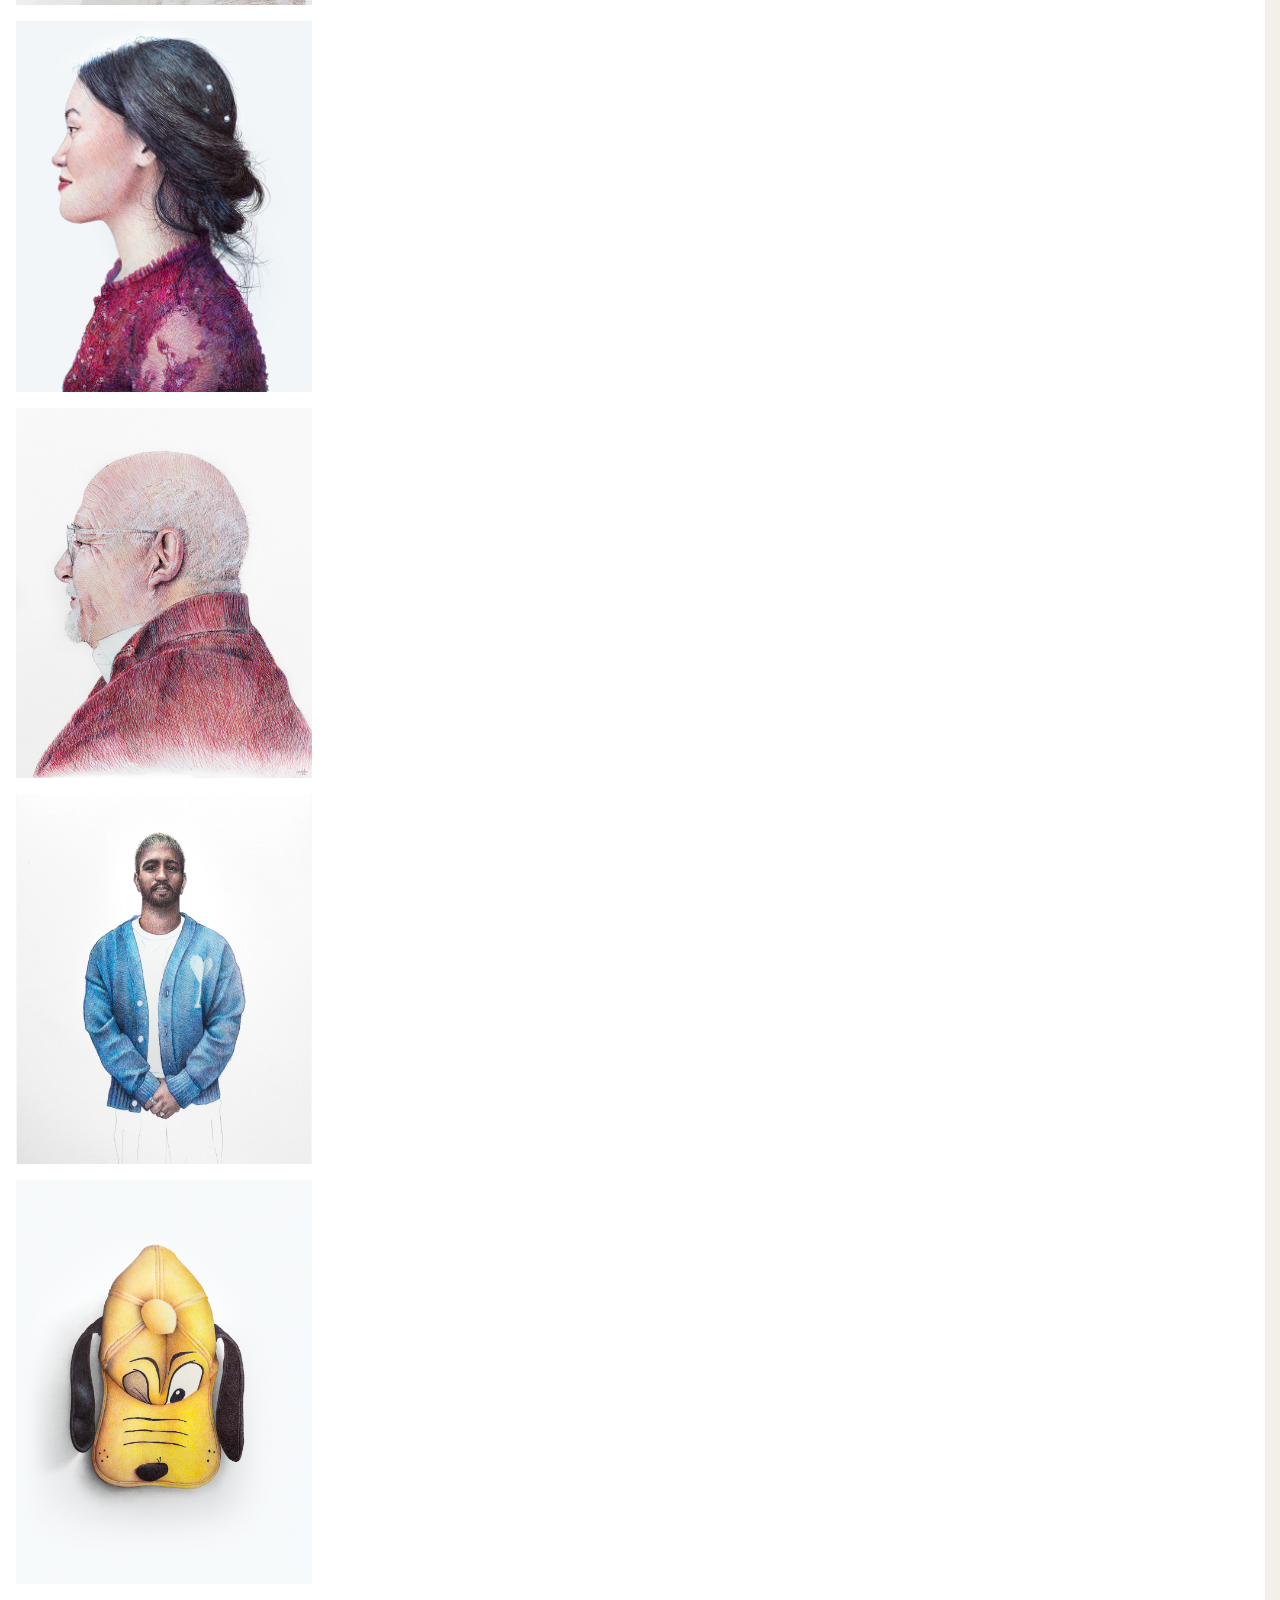
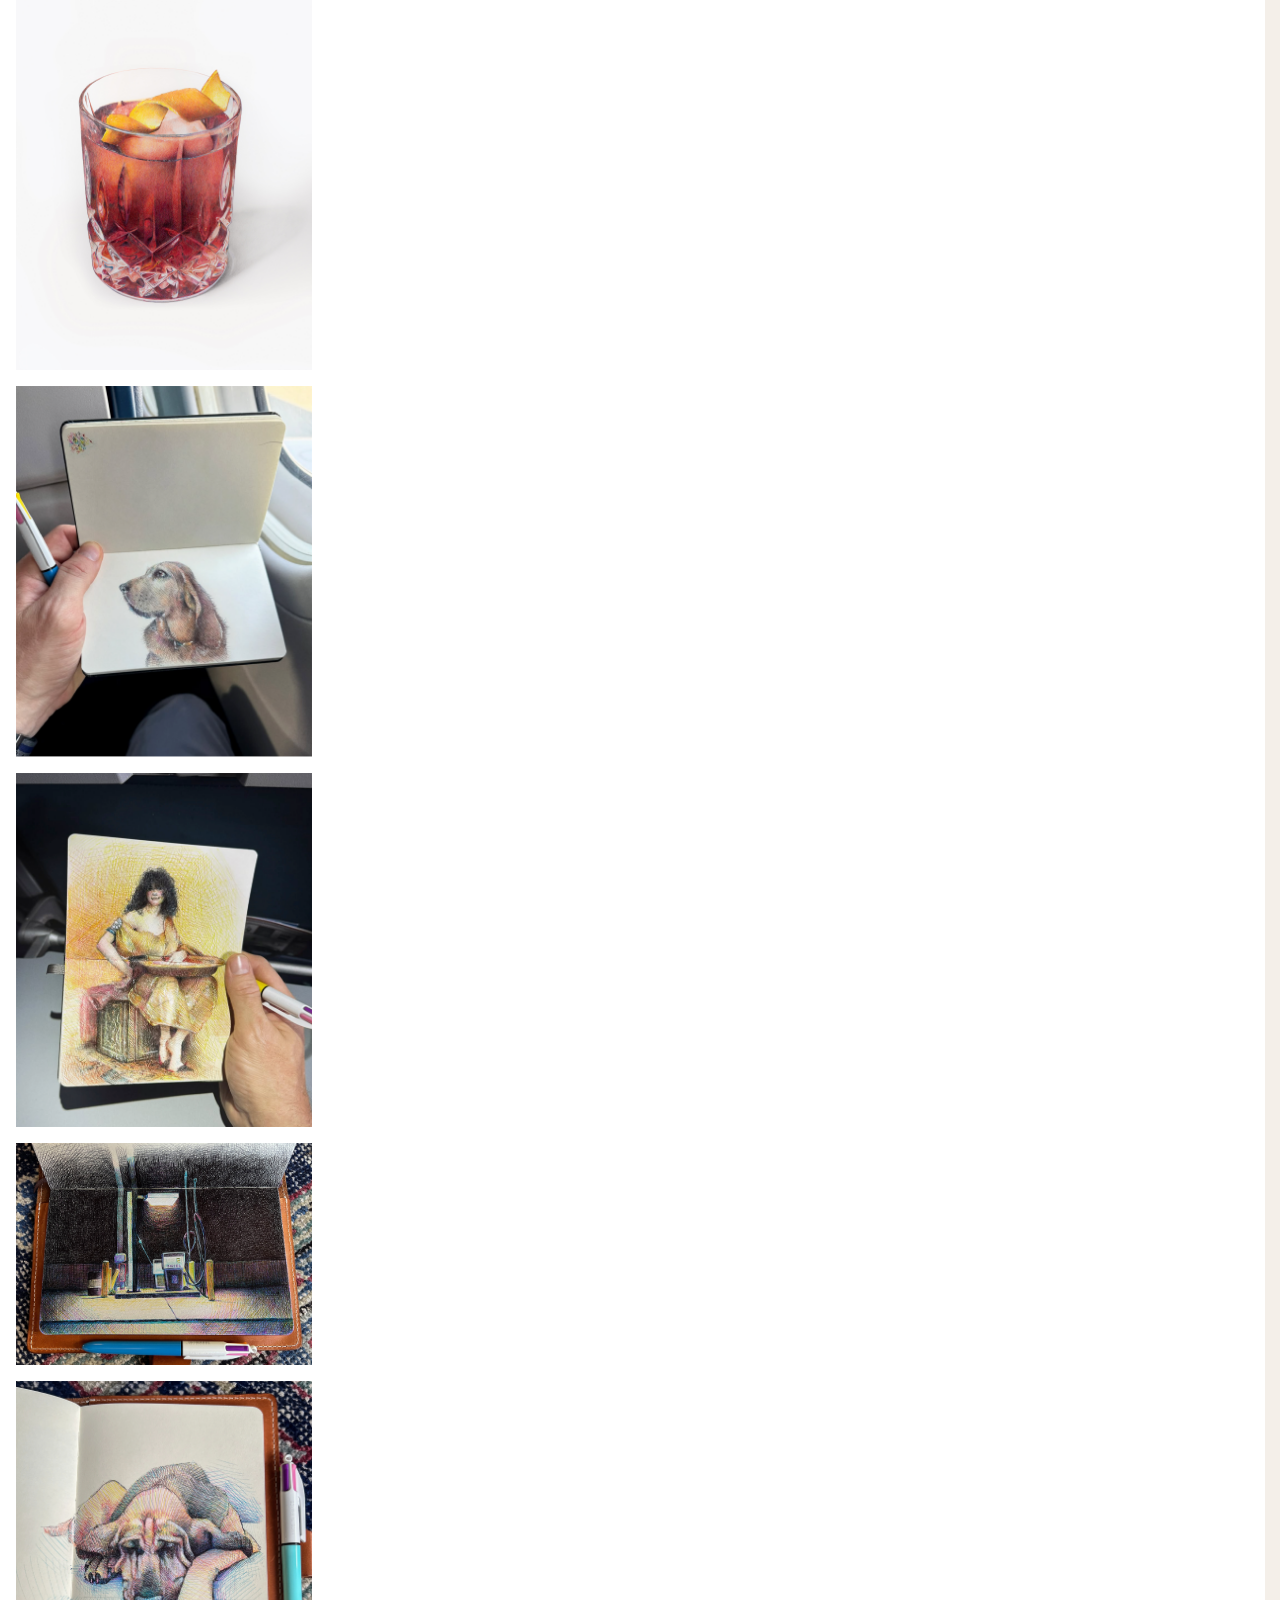
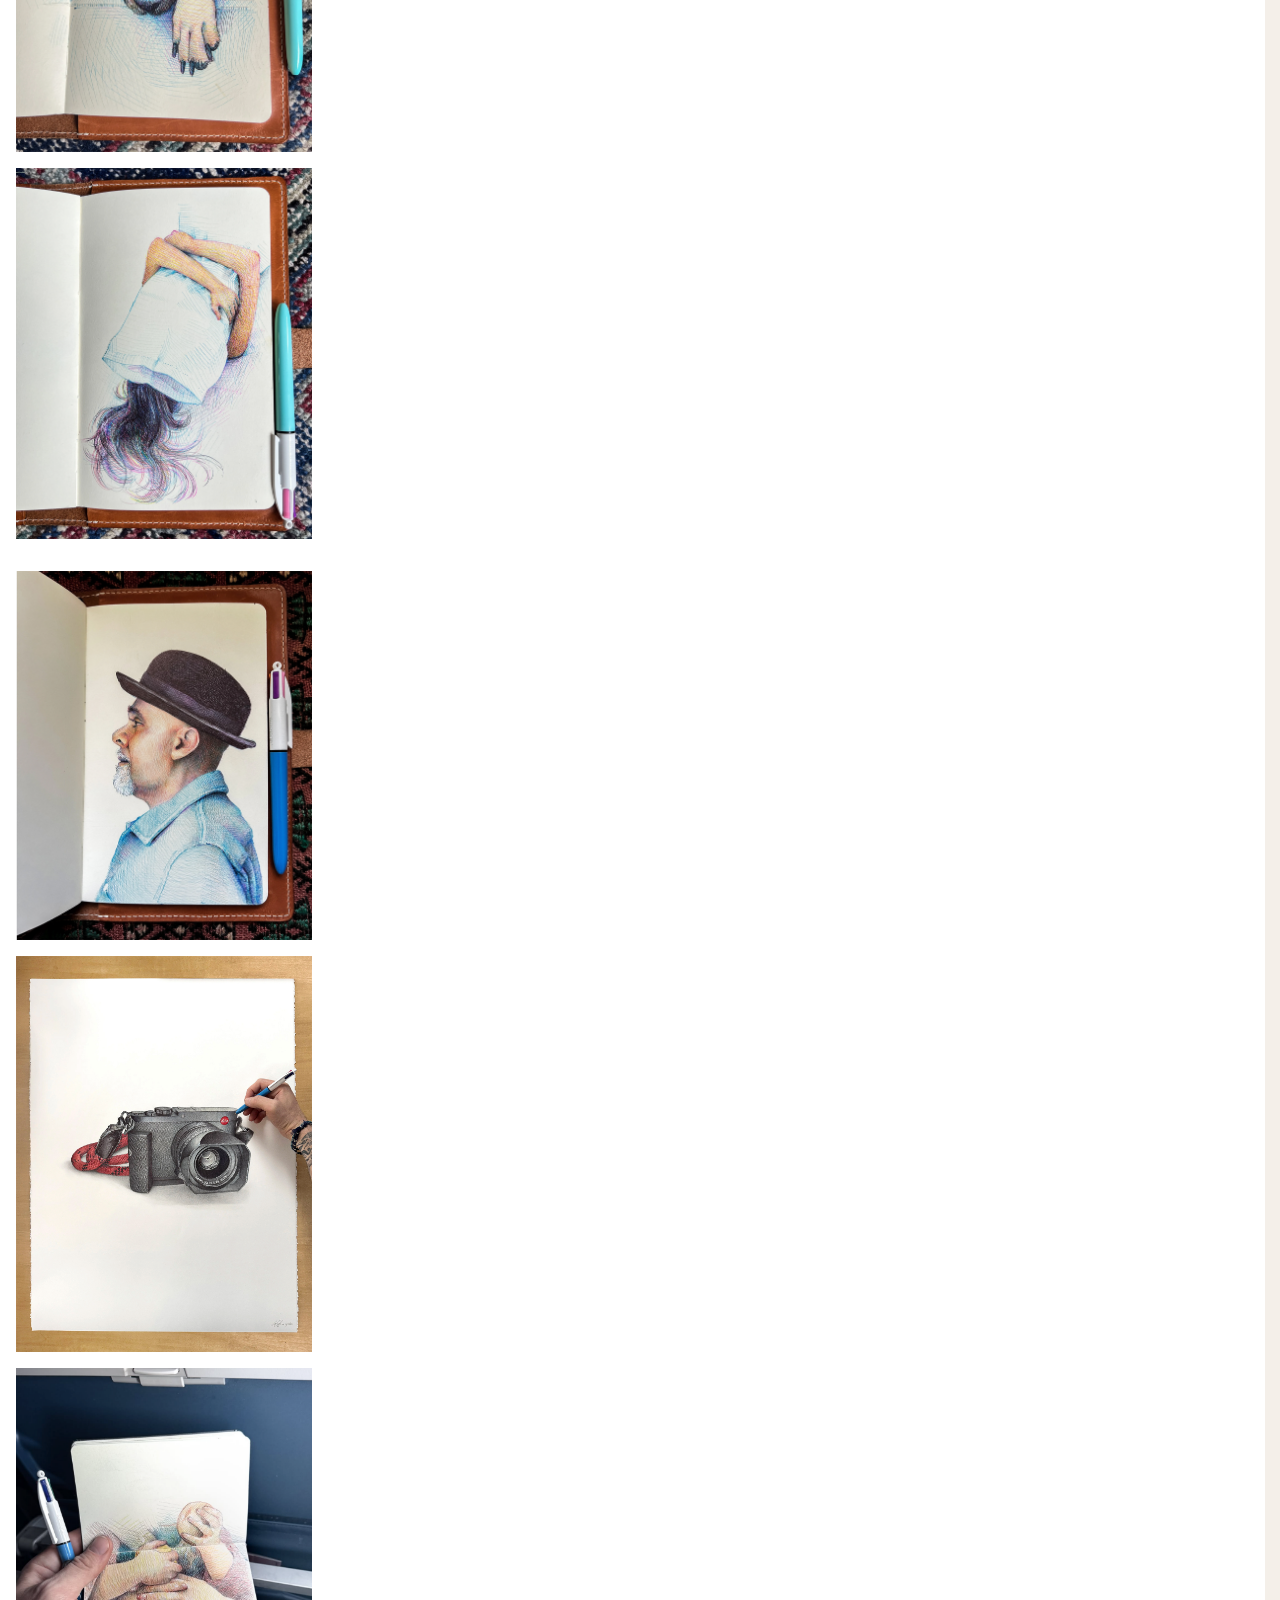
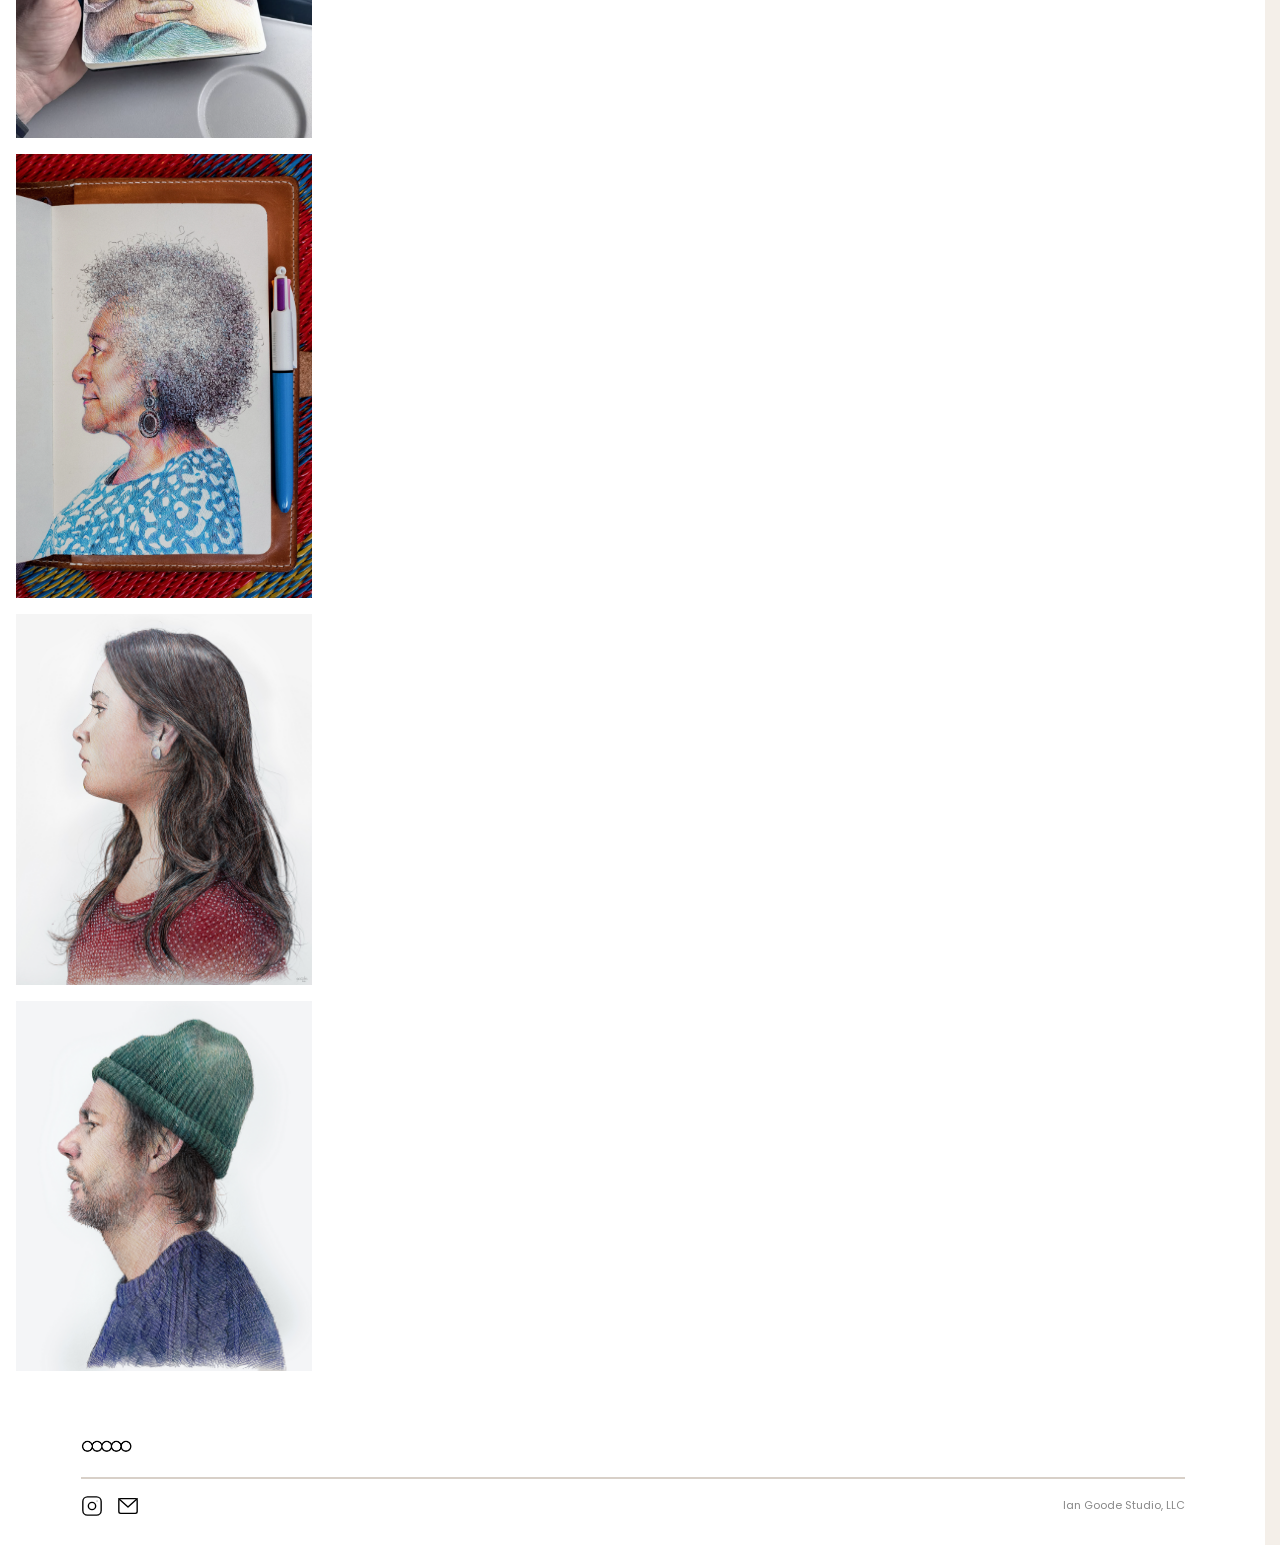
==== commit d30b1388: "Add Masonry.js for left-to-right gallery ordering Co-Authored-By: Claude Sonnet 4.6 <noreply@anthrop" ====
--- a/index.html
+++ b/index.html
@@ -36,6 +36,7 @@
 
 <main class="gallery-page">
   <div class="gallery">
+    <div class="gallery-sizer"></div>
     <div class="gallery-item">
       <img src="images/Gallery/Riley_Final-grey-FORSITE.jpg" alt="Riley">
     </div>
@@ -44,9 +45,6 @@
     </div>
     <div class="gallery-item">
       <img src="images/Gallery/Kate_Final2-FORSITE.jpg" alt="Kate">
-    </div>
-    <div class="gallery-item">
-      <img src="images/Gallery/Deeds_Final3-FORSITE.jpg" alt="Deeds">
     </div>
     <div class="gallery-item">
       <img src="images/Gallery/Deeds_Final3-grey-FORSITE.webp" alt="Deeds">
@@ -94,11 +92,15 @@
       <img src="images/Gallery/FORSITE_009.webp" alt="">
     </div>
     <div class="gallery-item">
-      <img src="images/Gallery/FORSITE_010.webp" alt="">
+      <img src="images/Gallery/FORSITE_011.webp" alt="">
+    </div>
+     <div class="gallery-item">
+      <img src="images/Gallery/Riley_Final-grey-FORSITE.jpg" alt="Riley">
     </div>
     <div class="gallery-item">
-      <img src="images/Gallery/FORSITE_011.webp" alt="">
+      <img src="images/Gallery/Jonny_Final2-FORSITE.jpg" alt="Jonny">
     </div>
+     
   </div>
 </main>
 
@@ -133,6 +135,8 @@
   </div>
 </footer>
 
+<script src="https://unpkg.com/imagesloaded@5/imagesloaded.pkgd.min.js"></script>
+<script src="https://unpkg.com/masonry-layout@4/dist/masonry.pkgd.min.js"></script>
 <script src="js/main.js"></script>
 </body>
 </html>
--- a/css/style.css
+++ b/css/style.css
@@ -152,13 +152,15 @@
 }
 
 .gallery {
-  columns: 4;
-  column-gap: 16px;
   padding: 16px;
 }
 
+.gallery-sizer,
 .gallery-item {
-  break-inside: avoid;
+  width: calc(25% - 12px);
+}
+
+.gallery-item {
   margin-bottom: 16px;
   overflow: hidden;
   cursor: pointer;
@@ -693,8 +695,9 @@
 /* ─── Responsive ─── */
 
 @media (max-width: 900px) {
-  .gallery {
-    columns: 3;
+  .gallery-sizer,
+  .gallery-item {
+    width: calc(33.333% - 11px);
   }
 }
 
@@ -726,9 +729,12 @@
   }
 
   .gallery {
-    columns: 2;
-    column-gap: 10px;
     padding: 10px;
+  }
+
+  .gallery-sizer,
+  .gallery-item {
+    width: calc(50% - 5px);
   }
 
   .gallery-item {
